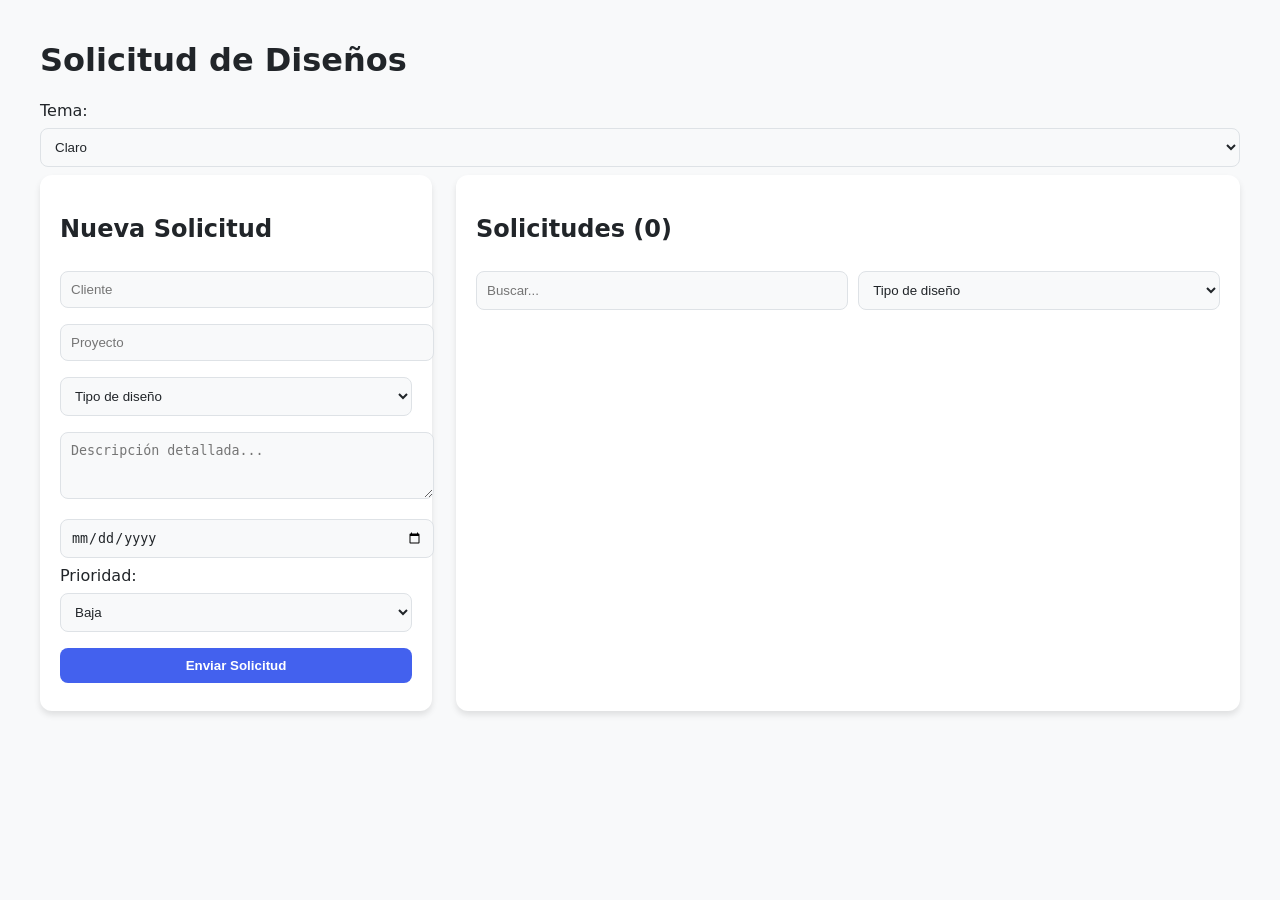
==== sistema-disenos/index.html @ 6fc1beac "chuy" ====
<!DOCTYPE html>
<html lang="es">
<head>
    <meta charset="UTF-8">
    <meta name="viewport" content="width=device-width, initial-scale=1.0">
    <title>Sistema de Solicitud de Diseños</title>
    <link rel="stylesheet" href="styles.css">
</head>
<body>
    <div class="container">
        <header>
            <h1>Solicitud de Diseños</h1>
            <div class="theme-selector">
                <label>Tema:</label>
                <select id="themeSelect">
                    <option value="light">Claro</option>
                    <option value="dark">Oscuro</option>
                    <option value="custom">Personalizado</option>
                </select>
            </div>
        </header>

        <div class="dashboard">
            <!-- Formulario de nueva solicitud -->
            <section class="form-section">
                <h2>Nueva Solicitud</h2>
                <form id="designRequestForm">
                    <input type="text" id="clientName" placeholder="Cliente" required>
                    <input type="text" id="projectName" placeholder="Proyecto" required>
                    <select id="designType" required>
                        <option value="">Tipo de diseño</option>
                        <option value="logo">Logo</option>
                        <option value="web">Web</option>
                        <option value="flyer">Flyer</option>
                    </select>
                    <textarea id="description" placeholder="Descripción detallada..." rows="3"></textarea>
                    <input type="date" id="deliveryDate">
                    <div class="priority">
                        <label>Prioridad:</label>
                        <select id="priority">
                            <option value="baja">Baja</option>
                            <option value="media">Media</option>
                            <option value="alta">Alta</option>
                        </select>
                    </div>
                    <button type="submit">Enviar Solicitud</button>
                </form>
            </section>

            <!-- Listado de solicitudes con control -->
            <section class="requests-section">
                <h2>Solicitudes <span id="requestCount">(0)</span></h2>
                <div class="filters">
                    <input type="text" id="searchInput" placeholder="Buscar...">
                    <select id="designType" required>
                    <option value="">Tipo de diseño</option>
                    <option value="logo">🖌️ Logo</option>
                    <option value="web">🌐 Sitio Web</option>
                    <option value="flyer">📄 Flyer</option>
                    <option value="banner">📊 Banner</option>
                    <option value="redes">📱 Redes Sociales</option>
                    <option value="packaging">📦 Packaging</option>
                </select>
                </div>
                <div id="requestsList" class="requests-list"></div>
            </section>
        </div>
    </div>

    <script src="config.js"></script>
    <script src="app.js"></script>
</body>
</html>
---- sistema-disenos/styles.css ----
/* Variables CSS para personalización rápida */
:root {
    --primary-color: #4361ee;
    --secondary-color: #3f37c9;
    --bg-color: #f8f9fa;
    --card-bg: white;
    --text-color: #212529;
    --border-radius: 12px;
    --font-family: 'Segoe UI', system-ui;
}

/* Tema claro (por defecto) */
body.light {
    --bg-color: #f8f9fa;
    --card-bg: white;
    --text-color: #212529;
    --border-color: #dee2e6;
}

body.dark {
    --bg-color: #1a1a2e;
    --card-bg: #16213e;
    --text-color: #eee;
    --border-color: #0f3460;
}

body {
    background: var(--bg-color);
    color: var(--text-color);
    font-family: var(--font-family);
    margin: 0;
    padding: 20px;
    transition: all 0.3s ease;
}

.container {
    max-width: 1200px;
    margin: auto;
}

.dashboard {
    display: grid;
    grid-template-columns: 1fr 2fr;
    gap: 24px;
}

@media (max-width: 768px) {
    .dashboard {
        grid-template-columns: 1fr;
    }
}

.form-section, .requests-section {
    background: var(--card-bg);
    padding: 20px;
    border-radius: var(--border-radius);
    box-shadow: 0 4px 6px rgba(0,0,0,0.1);
}

input, select, textarea, button {
    width: 100%;
    padding: 10px;
    margin: 8px 0;
    border: 1px solid var(--border-color);
    border-radius: 8px;
    background: var(--bg-color);
    color: var(--text-color);
}

button {
    background: var(--primary-color);
    color: white;
    border: none;
    cursor: pointer;
    font-weight: bold;
}

button:hover {
    background: var(--secondary-color);
}

.request-card {
    background: var(--card-bg);
    border-left: 5px solid var(--primary-color);
    padding: 15px;
    margin: 12px 0;
    border-radius: 8px;
    transition: transform 0.2s;
}

.request-card:hover {
    transform: translateX(5px);
}

.priority-alta { border-left-color: #dc3545; }
.priority-media { border-left-color: #ffc107; }
.priority-baja { border-left-color: #28a745; }

.status-select {
    width: auto;
    margin-top: 10px;
}

.filters {
    display: flex;
    gap: 10px;
    margin-bottom: 20px;
}

.requests-list {
    max-height: 500px;
    overflow-y: auto;
}
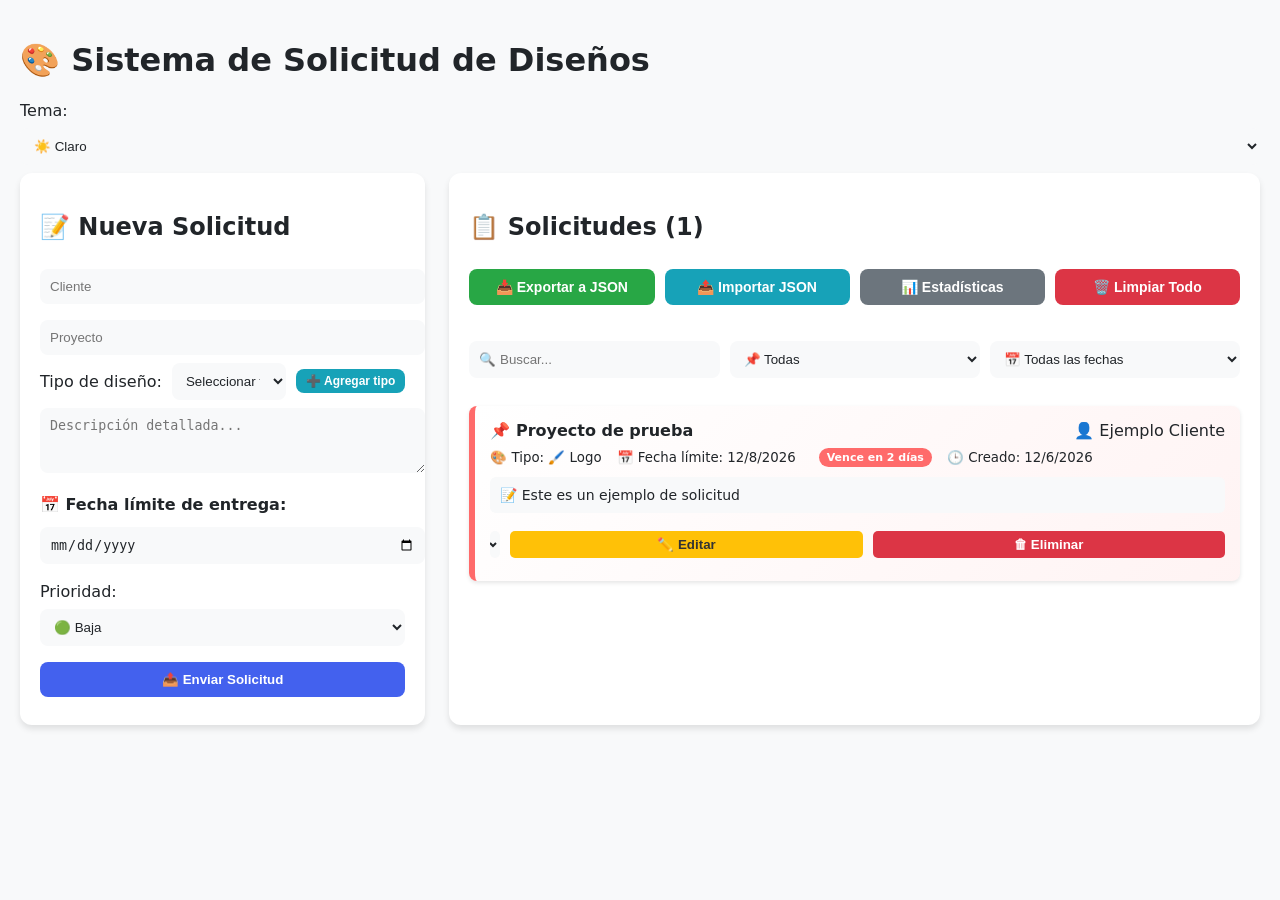
==== commit d5c07642: "se modificó para poder agregar tipos de solicitudes" ====
--- a/sistema-disenos/index.html
+++ b/sistema-disenos/index.html
@@ -9,13 +9,13 @@
 <body>
     <div class="container">
         <header>
-            <h1>Solicitud de Diseños</h1>
+            <h1>🎨 Sistema de Solicitud de Diseños</h1>
             <div class="theme-selector">
                 <label>Tema:</label>
                 <select id="themeSelect">
-                    <option value="light">Claro</option>
-                    <option value="dark">Oscuro</option>
-                    <option value="custom">Personalizado</option>
+                    <option value="light">☀️ Claro</option>
+                    <option value="dark">🌙 Oscuro</option>
+                    <option value="custom">🎨 Personalizado</option>
                 </select>
             </div>
         </header>
@@ -23,47 +23,80 @@
         <div class="dashboard">
             <!-- Formulario de nueva solicitud -->
             <section class="form-section">
-                <h2>Nueva Solicitud</h2>
+                <h2>📝 Nueva Solicitud</h2>
                 <form id="designRequestForm">
                     <input type="text" id="clientName" placeholder="Cliente" required>
                     <input type="text" id="projectName" placeholder="Proyecto" required>
-                    <select id="designType" required>
-                        <option value="">Tipo de diseño</option>
-                        <option value="logo">Logo</option>
-                        <option value="web">Web</option>
-                        <option value="flyer">Flyer</option>
-                    </select>
+                    
+                    <div class="design-type-group">
+                        <label for="designType">Tipo de diseño:</label>
+                        <select id="designType" required>
+                            <option value="">Seleccionar tipo</option>
+                        </select>
+                        <button type="button" id="addDesignTypeBtn" class="small-btn">➕ Agregar tipo</button>
+                    </div>
+                    
                     <textarea id="description" placeholder="Descripción detallada..." rows="3"></textarea>
-                    <input type="date" id="deliveryDate">
+                    
+                    <div class="date-group">
+                        <label for="deliveryDate">📅 Fecha límite de entrega:</label>
+                        <input type="date" id="deliveryDate" required>
+                        <small id="dateWarning" class="date-warning"></small>
+                    </div>
+                    
                     <div class="priority">
                         <label>Prioridad:</label>
                         <select id="priority">
-                            <option value="baja">Baja</option>
-                            <option value="media">Media</option>
-                            <option value="alta">Alta</option>
+                            <option value="baja">🟢 Baja</option>
+                            <option value="media">🟡 Media</option>
+                            <option value="alta">🔴 Alta</option>
                         </select>
                     </div>
-                    <button type="submit">Enviar Solicitud</button>
+                    <button type="submit">📤 Enviar Solicitud</button>
                 </form>
             </section>
 
             <!-- Listado de solicitudes con control -->
             <section class="requests-section">
-                <h2>Solicitudes <span id="requestCount">(0)</span></h2>
+                <h2>📋 Solicitudes <span id="requestCount">(0)</span></h2>
                 <div class="filters">
-                    <input type="text" id="searchInput" placeholder="Buscar...">
-                    <select id="designType" required>
-                    <option value="">Tipo de diseño</option>
-                    <option value="logo">🖌️ Logo</option>
-                    <option value="web">🌐 Sitio Web</option>
-                    <option value="flyer">📄 Flyer</option>
-                    <option value="banner">📊 Banner</option>
-                    <option value="redes">📱 Redes Sociales</option>
-                    <option value="packaging">📦 Packaging</option>
-                </select>
+                    <input type="text" id="searchInput" placeholder="🔍 Buscar...">
+                    <select id="statusFilter">
+                        <option value="todas">📌 Todas</option>
+                        <option value="pendiente">⏳ Pendiente</option>
+                        <option value="enproceso">🔄 En proceso</option>
+                        <option value="completado">✅ Completado</option>
+                    </select>
+                    <select id="deadlineFilter">
+                        <option value="todas">📅 Todas las fechas</option>
+                        <option value="urgente">⚠️ Urgentes (menos de 3 días)</option>
+                        <option value="proximo">🟡 Próximas (3-7 días)</option>
+                        <option value="normal">🟢 Normal (más de 7 días)</option>
+                        <option value="vencidas">🔴 Vencidas</option>
+                    </select>
                 </div>
                 <div id="requestsList" class="requests-list"></div>
             </section>
+        </div>
+    </div>
+
+    <!-- Modal para agregar nuevo tipo de diseño -->
+    <div id="designTypeModal" class="modal">
+        <div class="modal-content">
+            <span class="close">&times;</span>
+            <h3>Agregar nuevo tipo de diseño</h3>
+            <input type="text" id="newDesignType" placeholder="Ej: Ilustración, UI/UX, 3D..." autocomplete="off">
+            <select id="newDesignTypeIcon">
+                <option value="🎨">🎨 Arte</option>
+                <option value="🖌️">🖌️ Ilustración</option>
+                <option value="📱">📱 App</option>
+                <option value="💻">💻 Web</option>
+                <option value="📊">📊 Infografía</option>
+                <option value="🎬">🎬 Video</option>
+                <option value="📦">📦 3D</option>
+                <option value="✏️">✏️ Dibujo</option>
+            </select>
+            <button id="saveDesignTypeBtn">Guardar tipo</button>
         </div>
     </div>
 
--- a/sistema-disenos/styles.css
+++ b/sistema-disenos/styles.css
@@ -7,6 +7,10 @@
     --text-color: #212529;
     --border-radius: 12px;
     --font-family: 'Segoe UI', system-ui;
+    --danger-color: #dc3545;
+    --warning-color: #ffc107;
+    --success-color: #28a745;
+    --info-color: #17a2b8;
 }
 
 /* Tema claro (por defecto) */
@@ -34,7 +38,7 @@
 }
 
 .container {
-    max-width: 1200px;
+    max-width: 1400px;
     margin: auto;
 }
 
@@ -79,35 +83,296 @@
     background: var(--secondary-color);
 }
 
+.small-btn {
+    width: auto;
+    padding: 5px 10px;
+    font-size: 12px;
+    margin: 0;
+    background: var(--info-color);
+}
+
+.design-type-group {
+    display: flex;
+    gap: 10px;
+    align-items: center;
+}
+
+.design-type-group select {
+    flex: 1;
+    margin: 0;
+}
+
+.design-type-group button {
+    width: auto;
+    margin: 0;
+    white-space: nowrap;
+}
+
+.date-group {
+    margin: 10px 0;
+}
+
+.date-group label {
+    display: block;
+    margin-bottom: 5px;
+    font-weight: bold;
+}
+
+.date-warning {
+    display: block;
+    margin-top: 5px;
+    font-size: 12px;
+}
+
+/* Estilos para tarjetas según fecha límite */
 .request-card {
     background: var(--card-bg);
     border-left: 5px solid var(--primary-color);
     padding: 15px;
     margin: 12px 0;
     border-radius: 8px;
-    transition: transform 0.2s;
+    transition: transform 0.2s, box-shadow 0.2s;
+    box-shadow: 0 2px 4px rgba(0,0,0,0.1);
+    position: relative;
+    overflow: hidden;
 }
 
 .request-card:hover {
     transform: translateX(5px);
-}
-
-.priority-alta { border-left-color: #dc3545; }
-.priority-media { border-left-color: #ffc107; }
-.priority-baja { border-left-color: #28a745; }
+    box-shadow: 0 4px 8px rgba(0,0,0,0.15);
+}
+
+/* Estados según fecha límite */
+.request-card.deadline-vencido {
+    border-left-color: #dc3545;
+    background: linear-gradient(135deg, var(--card-bg) 0%, rgba(220, 53, 69, 0.1) 100%);
+    animation: pulseRed 1s infinite;
+}
+
+.request-card.deadline-urgente {
+    border-left-color: #ff6b6b;
+    background: linear-gradient(135deg, var(--card-bg) 0%, rgba(255, 107, 107, 0.08) 100%);
+    animation: pulseOrange 2s infinite;
+}
+
+.request-card.deadline-proximo {
+    border-left-color: #ffc107;
+    background: linear-gradient(135deg, var(--card-bg) 0%, rgba(255, 193, 7, 0.05) 100%);
+}
+
+.request-card.deadline-normal {
+    border-left-color: #28a745;
+}
+
+.priority-alta { border-left-width: 6px; }
+.priority-media { border-left-width: 4px; }
+.priority-baja { border-left-width: 3px; }
+
+@keyframes pulseRed {
+    0%, 100% { box-shadow: 0 2px 4px rgba(220, 53, 69, 0.2); }
+    50% { box-shadow: 0 4px 12px rgba(220, 53, 69, 0.4); }
+}
+
+@keyframes pulseOrange {
+    0%, 100% { box-shadow: 0 2px 4px rgba(255, 107, 107, 0.2); }
+    50% { box-shadow: 0 4px 12px rgba(255, 107, 107, 0.3); }
+}
+
+.deadline-badge {
+    display: inline-block;
+    padding: 3px 8px;
+    border-radius: 12px;
+    font-size: 11px;
+    font-weight: bold;
+    margin-left: 8px;
+}
+
+.deadline-badge.vencido {
+    background: #dc3545;
+    color: white;
+}
+
+.deadline-badge.urgente {
+    background: #ff6b6b;
+    color: white;
+    animation: blink 1s infinite;
+}
+
+.deadline-badge.proximo {
+    background: #ffc107;
+    color: #333;
+}
+
+@keyframes blink {
+    0%, 100% { opacity: 1; }
+    50% { opacity: 0.7; }
+}
+
+.card-header {
+    display: flex;
+    justify-content: space-between;
+    margin-bottom: 8px;
+    flex-wrap: wrap;
+    align-items: center;
+}
+
+.card-details {
+    display: flex;
+    gap: 15px;
+    margin: 8px 0;
+    flex-wrap: wrap;
+    align-items: center;
+}
+
+.description {
+    background: var(--bg-color);
+    padding: 10px;
+    border-radius: 6px;
+    margin: 10px 0;
+    font-size: 14px;
+}
+
+.card-actions {
+    display: flex;
+    gap: 10px;
+    margin-top: 10px;
+}
+
+.edit-btn {
+    background: #ffc107;
+    color: #333;
+    border: none;
+    padding: 5px 10px;
+    border-radius: 5px;
+    cursor: pointer;
+    transition: background 0.2s;
+}
+
+.edit-btn:hover { background: #e0a800; }
+
+.delete-btn {
+    background: #dc3545;
+    color: white;
+    border: none;
+    padding: 5px 10px;
+    border-radius: 5px;
+    cursor: pointer;
+    transition: background 0.2s;
+}
+
+.delete-btn:hover { background: #c82333; }
 
 .status-select {
-    width: auto;
-    margin-top: 10px;
+    flex: 1;
+    padding: 5px;
+    border-radius: 5px;
+    background: var(--bg-color);
+    color: var(--text-color);
+    border: 1px solid var(--border-color);
 }
 
 .filters {
     display: flex;
     gap: 10px;
     margin-bottom: 20px;
-}
-
-.requests-list {
-    max-height: 500px;
-    overflow-y: auto;
-}+    flex-wrap: wrap;
+}
+
+.filters input,
+.filters select {
+    flex: 1;
+    padding: 10px;
+    border: 1px solid var(--border-color);
+    border-radius: 8px;
+    background: var(--bg-color);
+    color: var(--text-color);
+}
+
+.empty-state {
+    text-align: center;
+    padding: 60px 20px;
+    color: var(--text-color);
+    opacity: 0.7;
+}
+
+/* Modal styles */
+.modal {
+    display: none;
+    position: fixed;
+    z-index: 1000;
+    left: 0;
+    top: 0;
+    width: 100%;
+    height: 100%;
+    background-color: rgba(0,0,0,0.5);
+    animation: fadeIn 0.3s;
+}
+
+.modal-content {
+    background: var(--card-bg);
+    margin: 15% auto;
+    padding: 20px;
+    border-radius: var(--border-radius);
+    width: 90%;
+    max-width: 400px;
+    position: relative;
+    animation: slideDown 0.3s;
+}
+
+.close {
+    position: absolute;
+    right: 20px;
+    top: 10px;
+    font-size: 28px;
+    font-weight: bold;
+    cursor: pointer;
+    color: var(--text-color);
+}
+
+.close:hover {
+    color: var(--danger-color);
+}
+
+@keyframes fadeIn {
+    from { opacity: 0; }
+    to { opacity: 1; }
+}
+
+@keyframes slideDown {
+    from {
+        transform: translateY(-50px);
+        opacity: 0;
+    }
+    to {
+        transform: translateY(0);
+        opacity: 1;
+    }
+}
+
+.control-buttons {
+    display: flex;
+    gap: 10px;
+    margin: 20px 0;
+    flex-wrap: wrap;
+}
+
+.control-btn {
+    flex: 1;
+    padding: 10px 15px;
+    font-weight: bold;
+    border: none;
+    border-radius: 8px;
+    cursor: pointer;
+    transition: all 0.3s ease;
+    font-size: 14px;
+}
+
+.control-btn:hover {
+    transform: translateY(-2px);
+    box-shadow: 0 2px 8px rgba(0,0,0,0.2);
+}
+
+.control-btn.export { background: #28a745; color: white; }
+.control-btn.import { background: #17a2b8; color: white; }
+.control-btn.stats { background: #6c757d; color: white; }
+.control-btn.clear { background: #dc3545; color: white; }
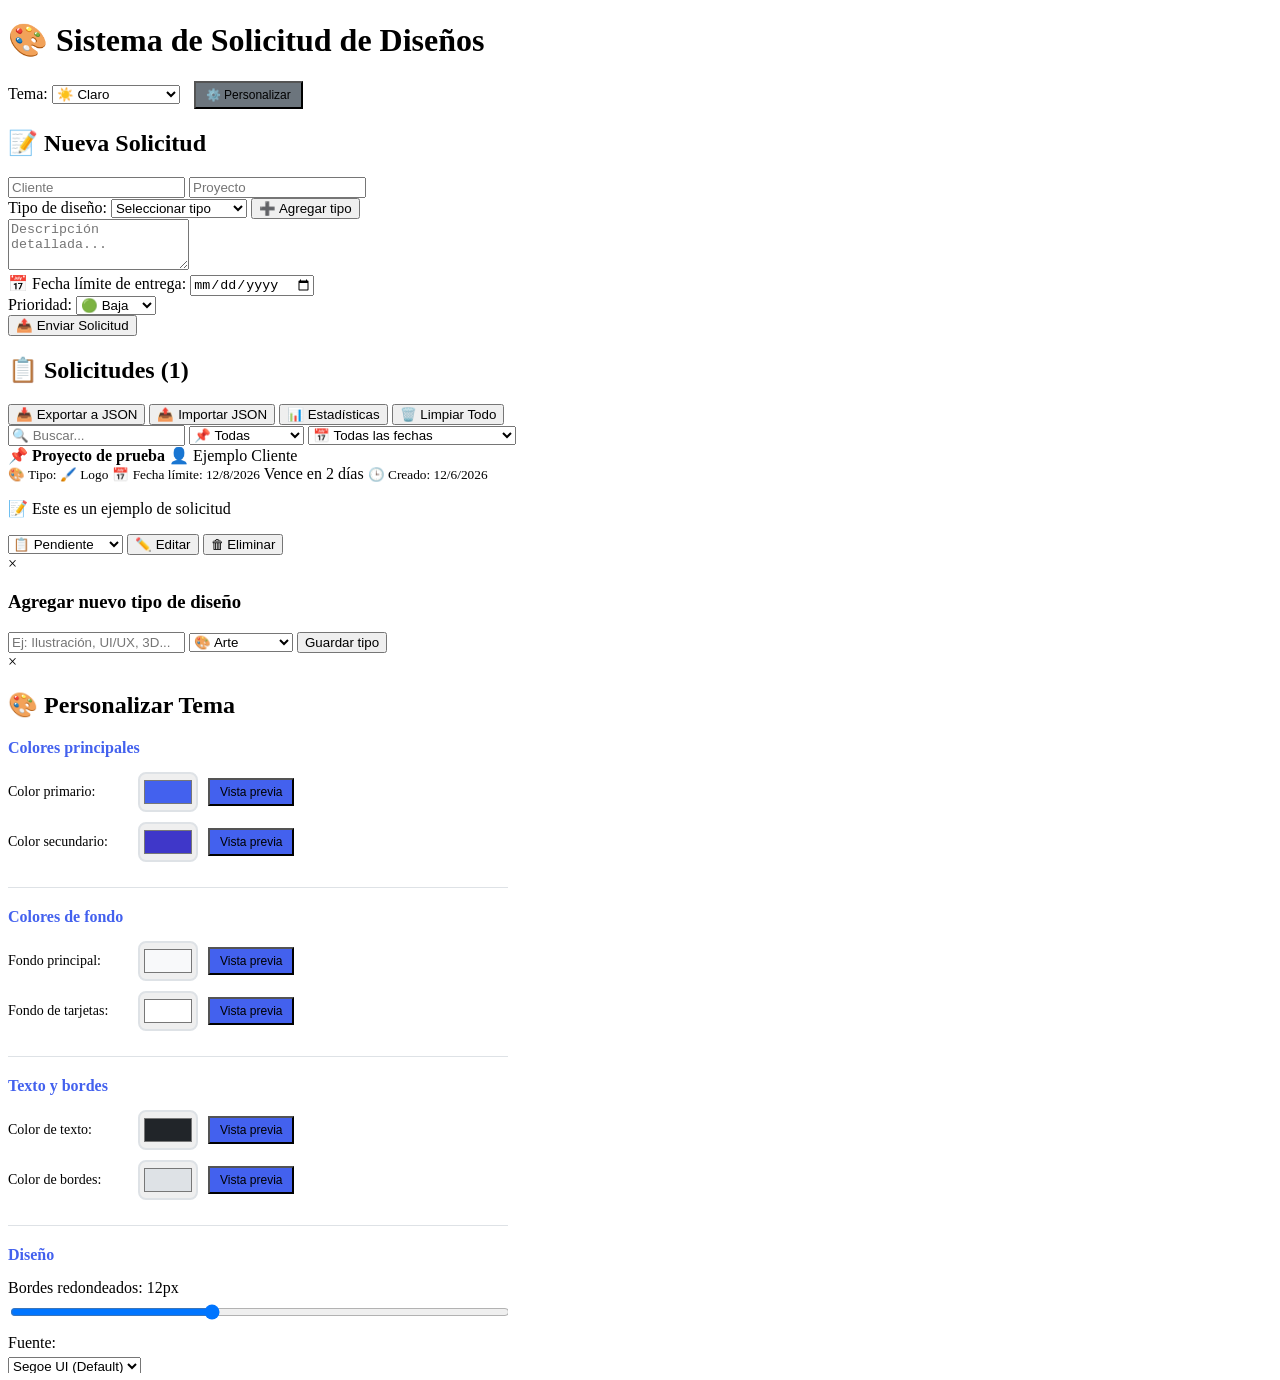
==== commit 6fc5e989: "se modificó toda la app de chuy" ====
--- a/sistema-disenos/index.html
+++ b/sistema-disenos/index.html
@@ -17,6 +17,7 @@
                     <option value="dark">🌙 Oscuro</option>
                     <option value="custom">🎨 Personalizado</option>
                 </select>
+                <button type="button" id="customizeThemeBtn" class="customize-btn">⚙️ Personalizar</button>
             </div>
         </header>
 
@@ -100,6 +101,104 @@
         </div>
     </div>
 
+    <!-- Modal para personalización de temas -->
+    <div id="customizeModal" class="modal">
+        <div class="modal-content customize-modal">
+            <span class="close">&times;</span>
+            <h2>🎨 Personalizar Tema</h2>
+            
+            <div class="customize-section">
+                <h3>Colores principales</h3>
+                <div class="color-control">
+                    <label>Color primario:</label>
+                    <input type="color" id="customPrimaryColor" value="#4361ee">
+                    <button class="preview-btn" data-property="primary-color">Vista previa</button>
+                </div>
+                <div class="color-control">
+                    <label>Color secundario:</label>
+                    <input type="color" id="customSecondaryColor" value="#3f37c9">
+                    <button class="preview-btn" data-property="secondary-color">Vista previa</button>
+                </div>
+            </div>
+
+            <div class="customize-section">
+                <h3>Colores de fondo</h3>
+                <div class="color-control">
+                    <label>Fondo principal:</label>
+                    <input type="color" id="customBgColor" value="#f8f9fa">
+                    <button class="preview-btn" data-property="bg-color">Vista previa</button>
+                </div>
+                <div class="color-control">
+                    <label>Fondo de tarjetas:</label>
+                    <input type="color" id="customCardBgColor" value="#ffffff">
+                    <button class="preview-btn" data-property="card-bg">Vista previa</button>
+                </div>
+            </div>
+
+            <div class="customize-section">
+                <h3>Texto y bordes</h3>
+                <div class="color-control">
+                    <label>Color de texto:</label>
+                    <input type="color" id="customTextColor" value="#212529">
+                    <button class="preview-btn" data-property="text-color">Vista previa</button>
+                </div>
+                <div class="color-control">
+                    <label>Color de bordes:</label>
+                    <input type="color" id="customBorderColor" value="#dee2e6">
+                    <button class="preview-btn" data-property="border-color">Vista previa</button>
+                </div>
+            </div>
+
+            <div class="customize-section">
+                <h3>Diseño</h3>
+                <div class="range-control">
+                    <label>Bordes redondeados: <span id="borderRadiusValue">12</span>px</label>
+                    <input type="range" id="customBorderRadius" min="0" max="30" value="12" step="1">
+                </div>
+                <div class="select-control">
+                    <label>Fuente:</label>
+                    <select id="customFontFamily">
+                        <option value="'Segoe UI', system-ui">Segoe UI (Default)</option>
+                        <option value="'Roboto', sans-serif">Roboto</option>
+                        <option value="'Open Sans', sans-serif">Open Sans</option>
+                        <option value="'Montserrat', sans-serif">Montserrat</option>
+                        <option value="'Poppins', sans-serif">Poppins</option>
+                        <option value="Arial, sans-serif">Arial</option>
+                        <option value="'Comic Neue', cursive">Comic Neue</option>
+                    </select>
+                </div>
+            </div>
+
+            <div class="customize-section">
+                <h3>Colores de estado (fechas límite)</h3>
+                <div class="color-control">
+                    <label>Vencidas (rojo):</label>
+                    <input type="color" id="customVencidoColor" value="#dc3545">
+                </div>
+                <div class="color-control">
+                    <label>Urgentes (naranja):</label>
+                    <input type="color" id="customUrgenteColor" value="#ff6b6b">
+                </div>
+                <div class="color-control">
+                    <label>Próximas (amarillo):</label>
+                    <input type="color" id="customProximoColor" value="#ffc107">
+                </div>
+                <div class="color-control">
+                    <label>Normales (verde):</label>
+                    <input type="color" id="customNormalColor" value="#28a745">
+                </div>
+            </div>
+
+            <div class="customize-actions">
+                <button id="applyCustomTheme" class="apply-btn">✅ Aplicar tema</button>
+                <button id="resetCustomTheme" class="reset-btn">🔄 Resetear a default</button>
+                <button id="exportThemeBtn" class="export-theme-btn">💾 Exportar tema</button>
+                <button id="importThemeBtn" class="import-theme-btn">📁 Importar tema</button>
+                <input type="file" id="importThemeFile" accept=".json" style="display: none">
+            </div>
+        </div>
+    </div>
+
     <script src="config.js"></script>
     <script src="app.js"></script>
 </body>
--- a/sistema-disenos/styles.css
+++ b/sistema-disenos/styles.css
@@ -1,378 +1,120 @@
-/* Variables CSS para personalización rápida */
-:root {
-    --primary-color: #4361ee;
-    --secondary-color: #3f37c9;
-    --bg-color: #f8f9fa;
-    --card-bg: white;
-    --text-color: #212529;
-    --border-radius: 12px;
-    --font-family: 'Segoe UI', system-ui;
-    --danger-color: #dc3545;
-    --warning-color: #ffc107;
-    --success-color: #28a745;
-    --info-color: #17a2b8;
+/* Agrega estos estilos al final de tu archivo styles.css */
+
+.customize-modal {
+    max-width: 500px;
+    max-height: 80vh;
+    overflow-y: auto;
 }
 
-/* Tema claro (por defecto) */
-body.light {
-    --bg-color: #f8f9fa;
-    --card-bg: white;
-    --text-color: #212529;
-    --border-color: #dee2e6;
+.customize-section {
+    margin-bottom: 20px;
+    padding-bottom: 15px;
+    border-bottom: 1px solid var(--border-color);
 }
 
-body.dark {
-    --bg-color: #1a1a2e;
-    --card-bg: #16213e;
-    --text-color: #eee;
-    --border-color: #0f3460;
+.customize-section h3 {
+    margin-bottom: 15px;
+    font-size: 16px;
+    color: var(--primary-color);
 }
 
-body {
-    background: var(--bg-color);
-    color: var(--text-color);
-    font-family: var(--font-family);
-    margin: 0;
-    padding: 20px;
-    transition: all 0.3s ease;
+.color-control {
+    display: flex;
+    align-items: center;
+    gap: 10px;
+    margin-bottom: 10px;
+    flex-wrap: wrap;
 }
 
-.container {
-    max-width: 1400px;
-    margin: auto;
+.color-control label {
+    width: 120px;
+    font-size: 14px;
 }
 
-.dashboard {
-    display: grid;
-    grid-template-columns: 1fr 2fr;
-    gap: 24px;
+.color-control input[type="color"] {
+    width: 60px;
+    height: 40px;
+    padding: 2px;
+    cursor: pointer;
+    border: 2px solid var(--border-color);
+    border-radius: 8px;
 }
 
-@media (max-width: 768px) {
-    .dashboard {
-        grid-template-columns: 1fr;
-    }
-}
-
-.form-section, .requests-section {
-    background: var(--card-bg);
-    padding: 20px;
-    border-radius: var(--border-radius);
-    box-shadow: 0 4px 6px rgba(0,0,0,0.1);
-}
-
-input, select, textarea, button {
-    width: 100%;
-    padding: 10px;
-    margin: 8px 0;
-    border: 1px solid var(--border-color);
-    border-radius: 8px;
-    background: var(--bg-color);
-    color: var(--text-color);
-}
-
-button {
-    background: var(--primary-color);
-    color: white;
-    border: none;
-    cursor: pointer;
-    font-weight: bold;
-}
-
-button:hover {
-    background: var(--secondary-color);
-}
-
-.small-btn {
+.preview-btn {
     width: auto;
     padding: 5px 10px;
     font-size: 12px;
-    margin: 0;
-    background: var(--info-color);
-}
-
-.design-type-group {
-    display: flex;
-    gap: 10px;
-    align-items: center;
-}
-
-.design-type-group select {
-    flex: 1;
+    background: var(--primary-color);
     margin: 0;
 }
 
-.design-type-group button {
-    width: auto;
-    margin: 0;
-    white-space: nowrap;
+.range-control {
+    margin-bottom: 10px;
 }
 
-.date-group {
-    margin: 10px 0;
+.range-control label {
+    display: block;
+    margin-bottom: 5px;
 }
 
-.date-group label {
+.range-control input {
+    width: 100%;
+}
+
+.select-control {
+    margin-bottom: 10px;
+}
+
+.select-control label {
     display: block;
     margin-bottom: 5px;
-    font-weight: bold;
 }
 
-.date-warning {
-    display: block;
-    margin-top: 5px;
+.customize-actions {
+    display: flex;
+    gap: 10px;
+    margin-top: 20px;
+    flex-wrap: wrap;
+}
+
+.apply-btn {
+    background: #28a745;
+    color: white;
+    flex: 1;
+}
+
+.apply-btn:hover {
+    background: #218838;
+}
+
+.reset-btn {
+    background: #ffc107;
+    color: #333;
+    flex: 1;
+}
+
+.reset-btn:hover {
+    background: #e0a800;
+}
+
+.export-theme-btn, .import-theme-btn {
+    background: #17a2b8;
+    color: white;
+    flex: 1;
+}
+
+.export-theme-btn:hover, .import-theme-btn:hover {
+    background: #138496;
+}
+
+.customize-btn {
+    background: #6c757d;
+    margin-left: 10px;
+    width: auto;
+    padding: 5px 10px;
     font-size: 12px;
 }
 
-/* Estilos para tarjetas según fecha límite */
-.request-card {
-    background: var(--card-bg);
-    border-left: 5px solid var(--primary-color);
-    padding: 15px;
-    margin: 12px 0;
-    border-radius: 8px;
-    transition: transform 0.2s, box-shadow 0.2s;
-    box-shadow: 0 2px 4px rgba(0,0,0,0.1);
-    position: relative;
-    overflow: hidden;
-}
-
-.request-card:hover {
-    transform: translateX(5px);
-    box-shadow: 0 4px 8px rgba(0,0,0,0.15);
-}
-
-/* Estados según fecha límite */
-.request-card.deadline-vencido {
-    border-left-color: #dc3545;
-    background: linear-gradient(135deg, var(--card-bg) 0%, rgba(220, 53, 69, 0.1) 100%);
-    animation: pulseRed 1s infinite;
-}
-
-.request-card.deadline-urgente {
-    border-left-color: #ff6b6b;
-    background: linear-gradient(135deg, var(--card-bg) 0%, rgba(255, 107, 107, 0.08) 100%);
-    animation: pulseOrange 2s infinite;
-}
-
-.request-card.deadline-proximo {
-    border-left-color: #ffc107;
-    background: linear-gradient(135deg, var(--card-bg) 0%, rgba(255, 193, 7, 0.05) 100%);
-}
-
-.request-card.deadline-normal {
-    border-left-color: #28a745;
-}
-
-.priority-alta { border-left-width: 6px; }
-.priority-media { border-left-width: 4px; }
-.priority-baja { border-left-width: 3px; }
-
-@keyframes pulseRed {
-    0%, 100% { box-shadow: 0 2px 4px rgba(220, 53, 69, 0.2); }
-    50% { box-shadow: 0 4px 12px rgba(220, 53, 69, 0.4); }
-}
-
-@keyframes pulseOrange {
-    0%, 100% { box-shadow: 0 2px 4px rgba(255, 107, 107, 0.2); }
-    50% { box-shadow: 0 4px 12px rgba(255, 107, 107, 0.3); }
-}
-
-.deadline-badge {
-    display: inline-block;
-    padding: 3px 8px;
-    border-radius: 12px;
-    font-size: 11px;
-    font-weight: bold;
-    margin-left: 8px;
-}
-
-.deadline-badge.vencido {
-    background: #dc3545;
-    color: white;
-}
-
-.deadline-badge.urgente {
-    background: #ff6b6b;
-    color: white;
-    animation: blink 1s infinite;
-}
-
-.deadline-badge.proximo {
-    background: #ffc107;
-    color: #333;
-}
-
-@keyframes blink {
-    0%, 100% { opacity: 1; }
-    50% { opacity: 0.7; }
-}
-
-.card-header {
-    display: flex;
-    justify-content: space-between;
-    margin-bottom: 8px;
-    flex-wrap: wrap;
-    align-items: center;
-}
-
-.card-details {
-    display: flex;
-    gap: 15px;
-    margin: 8px 0;
-    flex-wrap: wrap;
-    align-items: center;
-}
-
-.description {
-    background: var(--bg-color);
-    padding: 10px;
-    border-radius: 6px;
-    margin: 10px 0;
-    font-size: 14px;
-}
-
-.card-actions {
-    display: flex;
-    gap: 10px;
-    margin-top: 10px;
-}
-
-.edit-btn {
-    background: #ffc107;
-    color: #333;
-    border: none;
-    padding: 5px 10px;
-    border-radius: 5px;
-    cursor: pointer;
-    transition: background 0.2s;
-}
-
-.edit-btn:hover { background: #e0a800; }
-
-.delete-btn {
-    background: #dc3545;
-    color: white;
-    border: none;
-    padding: 5px 10px;
-    border-radius: 5px;
-    cursor: pointer;
-    transition: background 0.2s;
-}
-
-.delete-btn:hover { background: #c82333; }
-
-.status-select {
-    flex: 1;
-    padding: 5px;
-    border-radius: 5px;
-    background: var(--bg-color);
-    color: var(--text-color);
-    border: 1px solid var(--border-color);
-}
-
-.filters {
-    display: flex;
-    gap: 10px;
-    margin-bottom: 20px;
-    flex-wrap: wrap;
-}
-
-.filters input,
-.filters select {
-    flex: 1;
-    padding: 10px;
-    border: 1px solid var(--border-color);
-    border-radius: 8px;
-    background: var(--bg-color);
-    color: var(--text-color);
-}
-
-.empty-state {
-    text-align: center;
-    padding: 60px 20px;
-    color: var(--text-color);
-    opacity: 0.7;
-}
-
-/* Modal styles */
-.modal {
-    display: none;
-    position: fixed;
-    z-index: 1000;
-    left: 0;
-    top: 0;
-    width: 100%;
-    height: 100%;
-    background-color: rgba(0,0,0,0.5);
-    animation: fadeIn 0.3s;
-}
-
-.modal-content {
-    background: var(--card-bg);
-    margin: 15% auto;
-    padding: 20px;
-    border-radius: var(--border-radius);
-    width: 90%;
-    max-width: 400px;
-    position: relative;
-    animation: slideDown 0.3s;
-}
-
-.close {
-    position: absolute;
-    right: 20px;
-    top: 10px;
-    font-size: 28px;
-    font-weight: bold;
-    cursor: pointer;
-    color: var(--text-color);
-}
-
-.close:hover {
-    color: var(--danger-color);
-}
-
-@keyframes fadeIn {
-    from { opacity: 0; }
-    to { opacity: 1; }
-}
-
-@keyframes slideDown {
-    from {
-        transform: translateY(-50px);
-        opacity: 0;
-    }
-    to {
-        transform: translateY(0);
-        opacity: 1;
-    }
-}
-
-.control-buttons {
-    display: flex;
-    gap: 10px;
-    margin: 20px 0;
-    flex-wrap: wrap;
-}
-
-.control-btn {
-    flex: 1;
-    padding: 10px 15px;
-    font-weight: bold;
-    border: none;
-    border-radius: 8px;
-    cursor: pointer;
-    transition: all 0.3s ease;
-    font-size: 14px;
-}
-
-.control-btn:hover {
-    transform: translateY(-2px);
-    box-shadow: 0 2px 8px rgba(0,0,0,0.2);
-}
-
-.control-btn.export { background: #28a745; color: white; }
-.control-btn.import { background: #17a2b8; color: white; }
-.control-btn.stats { background: #6c757d; color: white; }
-.control-btn.clear { background: #dc3545; color: white; }+.customize-btn:hover {
+    background: #5a6268;
+}
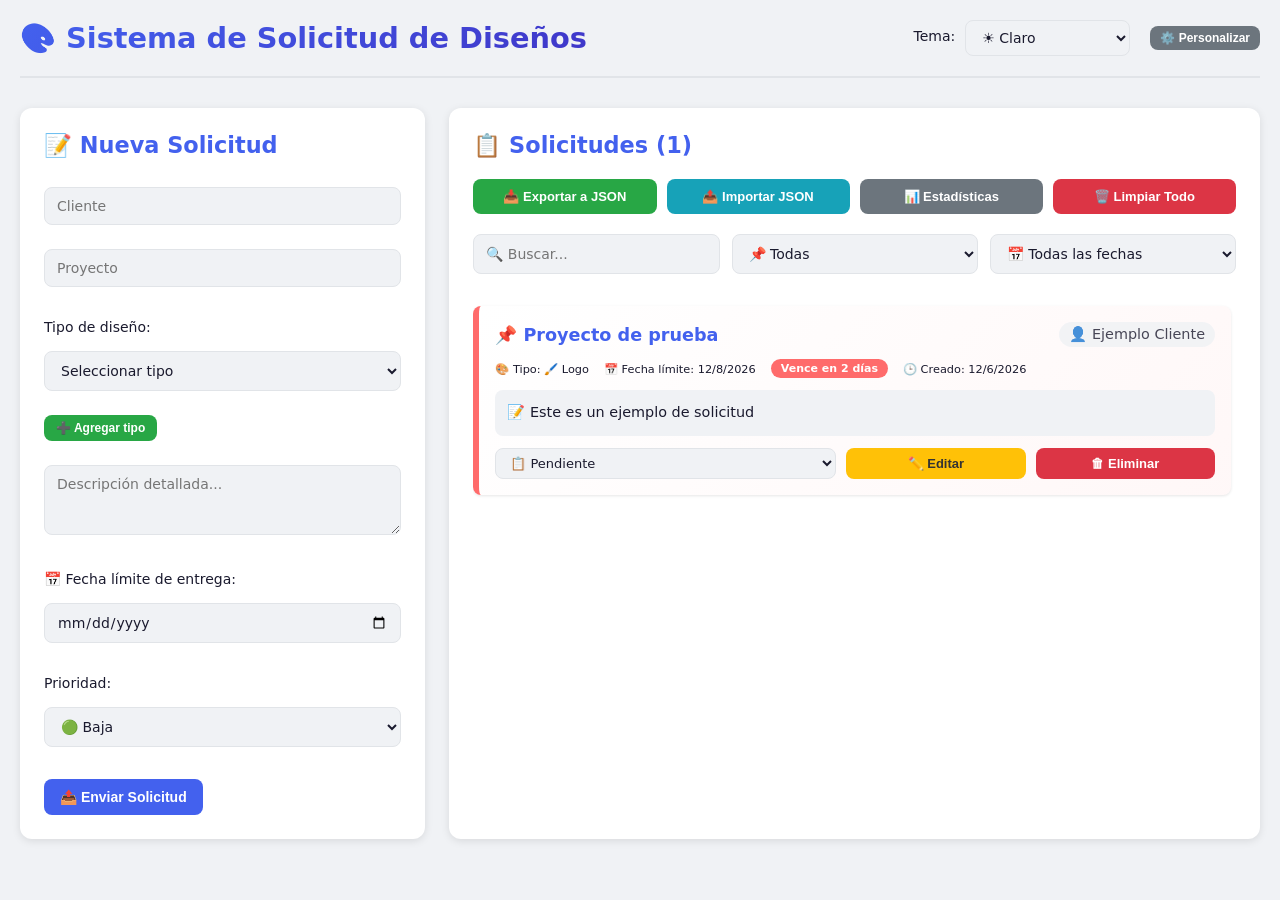
==== commit 424de302: "se modificó el aplicado del tema para que se actualice en tiempo real" ====
--- a/sistema-disenos/index.html
+++ b/sistema-disenos/index.html
@@ -190,7 +190,7 @@
             </div>
 
             <div class="customize-actions">
-                <button id="applyCustomTheme" class="apply-btn">✅ Aplicar tema</button>
+                <!-- <button id="applyCustomTheme" class="apply-btn">✅ Aplicar tema</button> -->
                 <button id="resetCustomTheme" class="reset-btn">🔄 Resetear a default</button>
                 <button id="exportThemeBtn" class="export-theme-btn">💾 Exportar tema</button>
                 <button id="importThemeBtn" class="import-theme-btn">📁 Importar tema</button>
--- a/sistema-disenos/styles.css
+++ b/sistema-disenos/styles.css
@@ -1,73 +1,594 @@
-/* Agrega estos estilos al final de tu archivo styles.css */
-
+/* Variables CSS para personalización rápida */
+:root {
+    --primary-color: #4361ee;
+    --secondary-color: #3f37c9;
+    --bg-color: #f8f9fa;
+    --card-bg: white;
+    --text-color: #212529;
+    --border-radius: 12px;
+    --font-family: 'Segoe UI', system-ui;
+    --danger-color: #dc3545;
+    --warning-color: #ffc107;
+    --urgent-color: #ff6b6b;
+    --success-color: #28a745;
+    --border-color: #dee2e6;
+}
+
+/* Reset y estilos base */
+* {
+    margin: 0;
+    padding: 0;
+    box-sizing: border-box;
+}
+
+body {
+    background: var(--bg-color);
+    color: var(--text-color);
+    font-family: var(--font-family);
+    transition: all 0.3s ease;
+    min-height: 100vh;
+}
+
+/* Tema claro (por defecto) */
+body.light {
+    --bg-color: #f0f2f5;
+    --card-bg: #ffffff;
+    --text-color: #1a1a2e;
+    --border-color: #e1e4e8;
+}
+
+body.dark {
+    --bg-color: #1a1a2e;
+    --card-bg: #16213e;
+    --text-color: #eeeeee;
+    --border-color: #0f3460;
+}
+
+body.custom {
+    /* Los colores personalizados se aplican desde JS */
+}
+
+/* Contenedor principal */
+.container {
+    max-width: 1400px;
+    margin: 0 auto;
+    padding: 20px;
+}
+
+/* Header */
+header {
+    display: flex;
+    justify-content: space-between;
+    align-items: center;
+    flex-wrap: wrap;
+    gap: 15px;
+    margin-bottom: 30px;
+    padding-bottom: 20px;
+    border-bottom: 2px solid var(--border-color);
+}
+
+header h1 {
+    font-size: 1.8rem;
+    background: linear-gradient(135deg, var(--primary-color), var(--secondary-color));
+    -webkit-background-clip: text;
+    background-clip: text;
+    color: transparent;
+}
+
+.theme-selector {
+    display: flex;
+    align-items: center;
+    gap: 10px;
+}
+
+.theme-selector label {
+    font-weight: 500;
+}
+
+.theme-selector select {
+    width: auto;
+    padding: 8px 12px;
+    margin: 0;
+}
+
+.customize-btn {
+    width: auto;
+    padding: 8px 12px;
+    margin: 0;
+    background: #6c757d;
+    font-size: 13px;
+}
+
+.customize-btn:hover {
+    background: #5a6268;
+}
+
+/* Dashboard layout */
+.dashboard {
+    display: grid;
+    grid-template-columns: 1fr 2fr;
+    gap: 24px;
+}
+
+@media (max-width: 768px) {
+    .dashboard {
+        grid-template-columns: 1fr;
+    }
+    
+    header {
+        flex-direction: column;
+        text-align: center;
+    }
+}
+
+/* Formulario */
+.form-section, .requests-section {
+    background: var(--card-bg);
+    padding: 24px;
+    border-radius: var(--border-radius);
+    box-shadow: 0 2px 8px rgba(0, 0, 0, 0.1);
+}
+
+.form-section h2, .requests-section h2 {
+    margin-bottom: 20px;
+    font-size: 1.4rem;
+    color: var(--primary-color);
+}
+
+/* Campos de formulario */
+input, select, textarea {
+    width: 100%;
+    padding: 10px 12px;
+    margin: 8px 0 16px 0;
+    border: 1px solid var(--border-color);
+    border-radius: 8px;
+    background: var(--bg-color);
+    color: var(--text-color);
+    font-family: var(--font-family);
+    font-size: 14px;
+    transition: all 0.2s ease;
+}
+
+input:focus, select:focus, textarea:focus {
+    outline: none;
+    border-color: var(--primary-color);
+    box-shadow: 0 0 0 3px rgba(67, 97, 238, 0.1);
+}
+
+label {
+    font-weight: 500;
+    font-size: 14px;
+    display: block;
+    margin-bottom: 4px;
+}
+
+button {
+    background: var(--primary-color);
+    color: white;
+    border: none;
+    padding: 10px 16px;
+    border-radius: 8px;
+    cursor: pointer;
+    font-weight: 600;
+    font-size: 14px;
+    transition: all 0.2s ease;
+}
+
+button:hover {
+    background: var(--secondary-color);
+    transform: translateY(-1px);
+}
+
+button:active {
+    transform: translateY(0);
+}
+
+/* Grupo de tipo de diseño */
+.design-type-group {
+    margin: 16px 0;
+}
+
+.design-type-group label {
+    margin-bottom: 8px;
+}
+
+.design-type-group .small-btn {
+    width: auto;
+    margin-top: 8px;
+    background: var(--success-color);
+    font-size: 12px;
+    padding: 6px 12px;
+}
+
+.design-type-group .small-btn:hover {
+    background: #218838;
+}
+
+/* Grupo de fecha */
+.date-group {
+    margin: 16px 0;
+}
+
+.date-group label {
+    margin-bottom: 8px;
+}
+
+.date-warning {
+    display: block;
+    margin-top: 5px;
+    font-size: 12px;
+    font-weight: 500;
+}
+
+/* Prioridad */
+.priority {
+    margin: 16px 0;
+}
+
+.priority label {
+    margin-bottom: 8px;
+}
+
+/* Filtros */
+.filters {
+    display: flex;
+    gap: 12px;
+    margin-bottom: 20px;
+    flex-wrap: wrap;
+}
+
+.filters input,
+.filters select {
+    flex: 1;
+    min-width: 120px;
+    margin: 0;
+}
+
+/* Lista de solicitudes */
+.requests-list {
+    max-height: 600px;
+    overflow-y: auto;
+    padding-right: 5px;
+}
+
+.requests-list::-webkit-scrollbar {
+    width: 8px;
+}
+
+.requests-list::-webkit-scrollbar-track {
+    background: var(--border-color);
+    border-radius: 10px;
+}
+
+.requests-list::-webkit-scrollbar-thumb {
+    background: var(--primary-color);
+    border-radius: 10px;
+}
+
+/* Tarjetas de solicitud */
+.request-card {
+    background: var(--card-bg);
+    border-left: 5px solid var(--primary-color);
+    padding: 16px;
+    margin: 12px 0;
+    border-radius: 8px;
+    transition: all 0.2s ease;
+    box-shadow: 0 1px 3px rgba(0, 0, 0, 0.1);
+}
+
+.request-card:hover {
+    transform: translateX(5px);
+    box-shadow: 0 4px 12px rgba(0, 0, 0, 0.15);
+}
+
+/* Estados según fecha límite */
+.request-card.deadline-vencido {
+    border-left-color: var(--danger-color);
+    background: linear-gradient(135deg, var(--card-bg) 0%, rgba(220, 53, 69, 0.05) 100%);
+}
+
+.request-card.deadline-urgente {
+    border-left-color: var(--urgent-color);
+    background: linear-gradient(135deg, var(--card-bg) 0%, rgba(255, 107, 107, 0.05) 100%);
+    animation: pulseOrange 2s infinite;
+}
+
+.request-card.deadline-proximo {
+    border-left-color: var(--warning-color);
+    background: linear-gradient(135deg, var(--card-bg) 0%, rgba(255, 193, 7, 0.03) 100%);
+}
+
+.request-card.deadline-normal {
+    border-left-color: var(--success-color);
+}
+
+/* Prioridad */
+.priority-alta {
+    border-left-width: 6px;
+}
+
+.priority-media {
+    border-left-width: 4px;
+}
+
+.priority-baja {
+    border-left-width: 3px;
+}
+
+/* Header de tarjeta */
+.card-header {
+    display: flex;
+    justify-content: space-between;
+    align-items: center;
+    flex-wrap: wrap;
+    gap: 10px;
+    margin-bottom: 12px;
+}
+
+.card-header strong {
+    font-size: 1.1rem;
+    color: var(--primary-color);
+}
+
+.client-name {
+    font-size: 0.9rem;
+    opacity: 0.8;
+    background: var(--bg-color);
+    padding: 4px 10px;
+    border-radius: 20px;
+}
+
+/* Detalles de tarjeta */
+.card-details {
+    display: flex;
+    gap: 15px;
+    margin: 10px 0;
+    flex-wrap: wrap;
+    font-size: 0.85rem;
+}
+
+.card-details small {
+    display: inline-flex;
+    align-items: center;
+    gap: 4px;
+}
+
+/* Badge de fecha límite */
+.deadline-badge {
+    display: inline-block;
+    padding: 3px 10px;
+    border-radius: 20px;
+    font-size: 11px;
+    font-weight: bold;
+}
+
+.deadline-badge.vencido {
+    background: var(--danger-color);
+    color: white;
+}
+
+.deadline-badge.urgente {
+    background: var(--urgent-color);
+    color: white;
+    animation: blink 1s infinite;
+}
+
+.deadline-badge.proximo {
+    background: var(--warning-color);
+    color: #333;
+}
+
+/* Descripción */
+.description {
+    background: var(--bg-color);
+    padding: 12px;
+    border-radius: 8px;
+    margin: 12px 0;
+    font-size: 0.9rem;
+    line-height: 1.5;
+}
+
+/* Acciones de tarjeta */
+.card-actions {
+    display: flex;
+    gap: 10px;
+    margin-top: 12px;
+}
+
+.card-actions .status-select {
+    flex: 2;
+    margin: 0;
+    padding: 6px 10px;
+    font-size: 13px;
+}
+
+.card-actions .edit-btn,
+.card-actions .delete-btn {
+    flex: 1;
+    margin: 0;
+    padding: 6px 10px;
+    font-size: 13px;
+}
+
+.edit-btn {
+    background: var(--warning-color);
+    color: #333;
+}
+
+.edit-btn:hover {
+    background: #e0a800;
+}
+
+.delete-btn {
+    background: var(--danger-color);
+}
+
+.delete-btn:hover {
+    background: #c82333;
+}
+
+/* Botones de control */
+.control-buttons {
+    display: flex;
+    gap: 10px;
+    margin: 20px 0;
+    flex-wrap: wrap;
+}
+
+.control-btn {
+    flex: 1;
+    padding: 10px 16px;
+    font-weight: 600;
+    font-size: 13px;
+}
+
+.control-btn.export { background: var(--success-color); }
+.control-btn.import { background: #17a2b8; }
+.control-btn.stats { background: #6c757d; }
+.control-btn.clear { background: var(--danger-color); }
+
+/* Empty state */
+.empty-state {
+    text-align: center;
+    padding: 60px 20px;
+    color: var(--text-color);
+    opacity: 0.7;
+}
+
+.empty-state p {
+    font-size: 1.2rem;
+    margin-bottom: 10px;
+}
+
+.empty-state small {
+    font-size: 0.85rem;
+}
+
+/* Notificaciones */
+.notification {
+    position: fixed;
+    top: 20px;
+    right: 20px;
+    padding: 12px 20px;
+    border-radius: 8px;
+    z-index: 10000;
+    animation: slideIn 0.3s ease;
+    font-weight: 600;
+    box-shadow: 0 4px 12px rgba(0, 0, 0, 0.15);
+}
+
+/* Modal styles */
+.modal {
+    display: none;
+    position: fixed;
+    z-index: 1000;
+    left: 0;
+    top: 0;
+    width: 100%;
+    height: 100%;
+    background-color: rgba(0, 0, 0, 0.5);
+    animation: fadeIn 0.3s;
+}
+
+.modal-content {
+    background: var(--card-bg);
+    margin: 5% auto;
+    padding: 25px;
+    border-radius: var(--border-radius);
+    width: 90%;
+    max-width: 500px;
+    position: relative;
+    animation: slideDown 0.3s;
+    max-height: 85vh;
+    overflow-y: auto;
+}
+
+.close {
+    position: absolute;
+    right: 20px;
+    top: 15px;
+    font-size: 28px;
+    font-weight: bold;
+    cursor: pointer;
+    color: var(--text-color);
+    transition: color 0.2s;
+}
+
+.close:hover {
+    color: var(--danger-color);
+}
+
+/* Modal de personalización */
 .customize-modal {
-    max-width: 500px;
-    max-height: 80vh;
-    overflow-y: auto;
+    max-width: 550px;
 }
 
 .customize-section {
-    margin-bottom: 20px;
-    padding-bottom: 15px;
+    margin-bottom: 25px;
+    padding-bottom: 20px;
     border-bottom: 1px solid var(--border-color);
 }
 
 .customize-section h3 {
     margin-bottom: 15px;
-    font-size: 16px;
+    font-size: 1rem;
     color: var(--primary-color);
 }
 
 .color-control {
     display: flex;
     align-items: center;
-    gap: 10px;
-    margin-bottom: 10px;
+    gap: 12px;
+    margin-bottom: 12px;
     flex-wrap: wrap;
 }
 
 .color-control label {
-    width: 120px;
-    font-size: 14px;
+    width: 130px;
+    font-size: 13px;
+    margin: 0;
 }
 
 .color-control input[type="color"] {
     width: 60px;
-    height: 40px;
+    height: 38px;
     padding: 2px;
+    margin: 0;
     cursor: pointer;
-    border: 2px solid var(--border-color);
-    border-radius: 8px;
 }
 
 .preview-btn {
     width: auto;
-    padding: 5px 10px;
-    font-size: 12px;
-    background: var(--primary-color);
+    padding: 6px 12px;
+    font-size: 11px;
     margin: 0;
 }
 
 .range-control {
-    margin-bottom: 10px;
+    margin-bottom: 15px;
 }
 
 .range-control label {
     display: block;
-    margin-bottom: 5px;
+    margin-bottom: 8px;
 }
 
 .range-control input {
     width: 100%;
+    margin: 0;
 }
 
 .select-control {
-    margin-bottom: 10px;
+    margin-bottom: 15px;
 }
 
 .select-control label {
     display: block;
-    margin-bottom: 5px;
+    margin-bottom: 8px;
+}
+
+.select-control select {
+    margin: 0;
 }
 
 .customize-actions {
@@ -78,43 +599,130 @@
 }
 
 .apply-btn {
-    background: #28a745;
-    color: white;
+    background: var(--success-color);
     flex: 1;
 }
 
-.apply-btn:hover {
-    background: #218838;
-}
-
 .reset-btn {
-    background: #ffc107;
+    background: var(--warning-color);
     color: #333;
     flex: 1;
 }
 
-.reset-btn:hover {
-    background: #e0a800;
-}
-
 .export-theme-btn, .import-theme-btn {
     background: #17a2b8;
-    color: white;
     flex: 1;
 }
 
-.export-theme-btn:hover, .import-theme-btn:hover {
-    background: #138496;
-}
-
-.customize-btn {
-    background: #6c757d;
-    margin-left: 10px;
-    width: auto;
-    padding: 5px 10px;
-    font-size: 12px;
-}
-
-.customize-btn:hover {
-    background: #5a6268;
+/* Animaciones */
+@keyframes slideIn {
+    from {
+        transform: translateX(100%);
+        opacity: 0;
+    }
+    to {
+        transform: translateX(0);
+        opacity: 1;
+    }
+}
+
+@keyframes slideOut {
+    from {
+        transform: translateX(0);
+        opacity: 1;
+    }
+    to {
+        transform: translateX(100%);
+        opacity: 0;
+    }
+}
+
+@keyframes fadeIn {
+    from {
+        opacity: 0;
+    }
+    to {
+        opacity: 1;
+    }
+}
+
+@keyframes slideDown {
+    from {
+        transform: translateY(-50px);
+        opacity: 0;
+    }
+    to {
+        transform: translateY(0);
+        opacity: 1;
+    }
+}
+
+@keyframes pulseOrange {
+    0%, 100% {
+        box-shadow: 0 2px 4px rgba(255, 107, 107, 0.2);
+    }
+    50% {
+        box-shadow: 0 4px 12px rgba(255, 107, 107, 0.4);
+    }
+}
+
+@keyframes blink {
+    0%, 100% {
+        opacity: 1;
+    }
+    50% {
+        opacity: 0.7;
+    }
+}
+
+/* Responsive adicional */
+@media (max-width: 480px) {
+    .container {
+        padding: 10px;
+    }
+    
+    .form-section, .requests-section {
+        padding: 16px;
+    }
+    
+    .card-header {
+        flex-direction: column;
+        align-items: flex-start;
+    }
+    
+    .card-actions {
+        flex-direction: column;
+    }
+    
+    .card-actions .status-select,
+    .card-actions .edit-btn,
+    .card-actions .delete-btn {
+        width: 100%;
+    }
+    
+    .control-buttons {
+        flex-direction: column;
+    }
+    
+    .color-control {
+        flex-direction: column;
+        align-items: flex-start;
+    }
+    
+    .color-control label {
+        width: auto;
+    }
+}
+
+/* Utilidades */
+.text-center {
+    text-align: center;
+}
+
+.mt-2 {
+    margin-top: 10px;
+}
+
+.mb-2 {
+    margin-bottom: 10px;
 }
